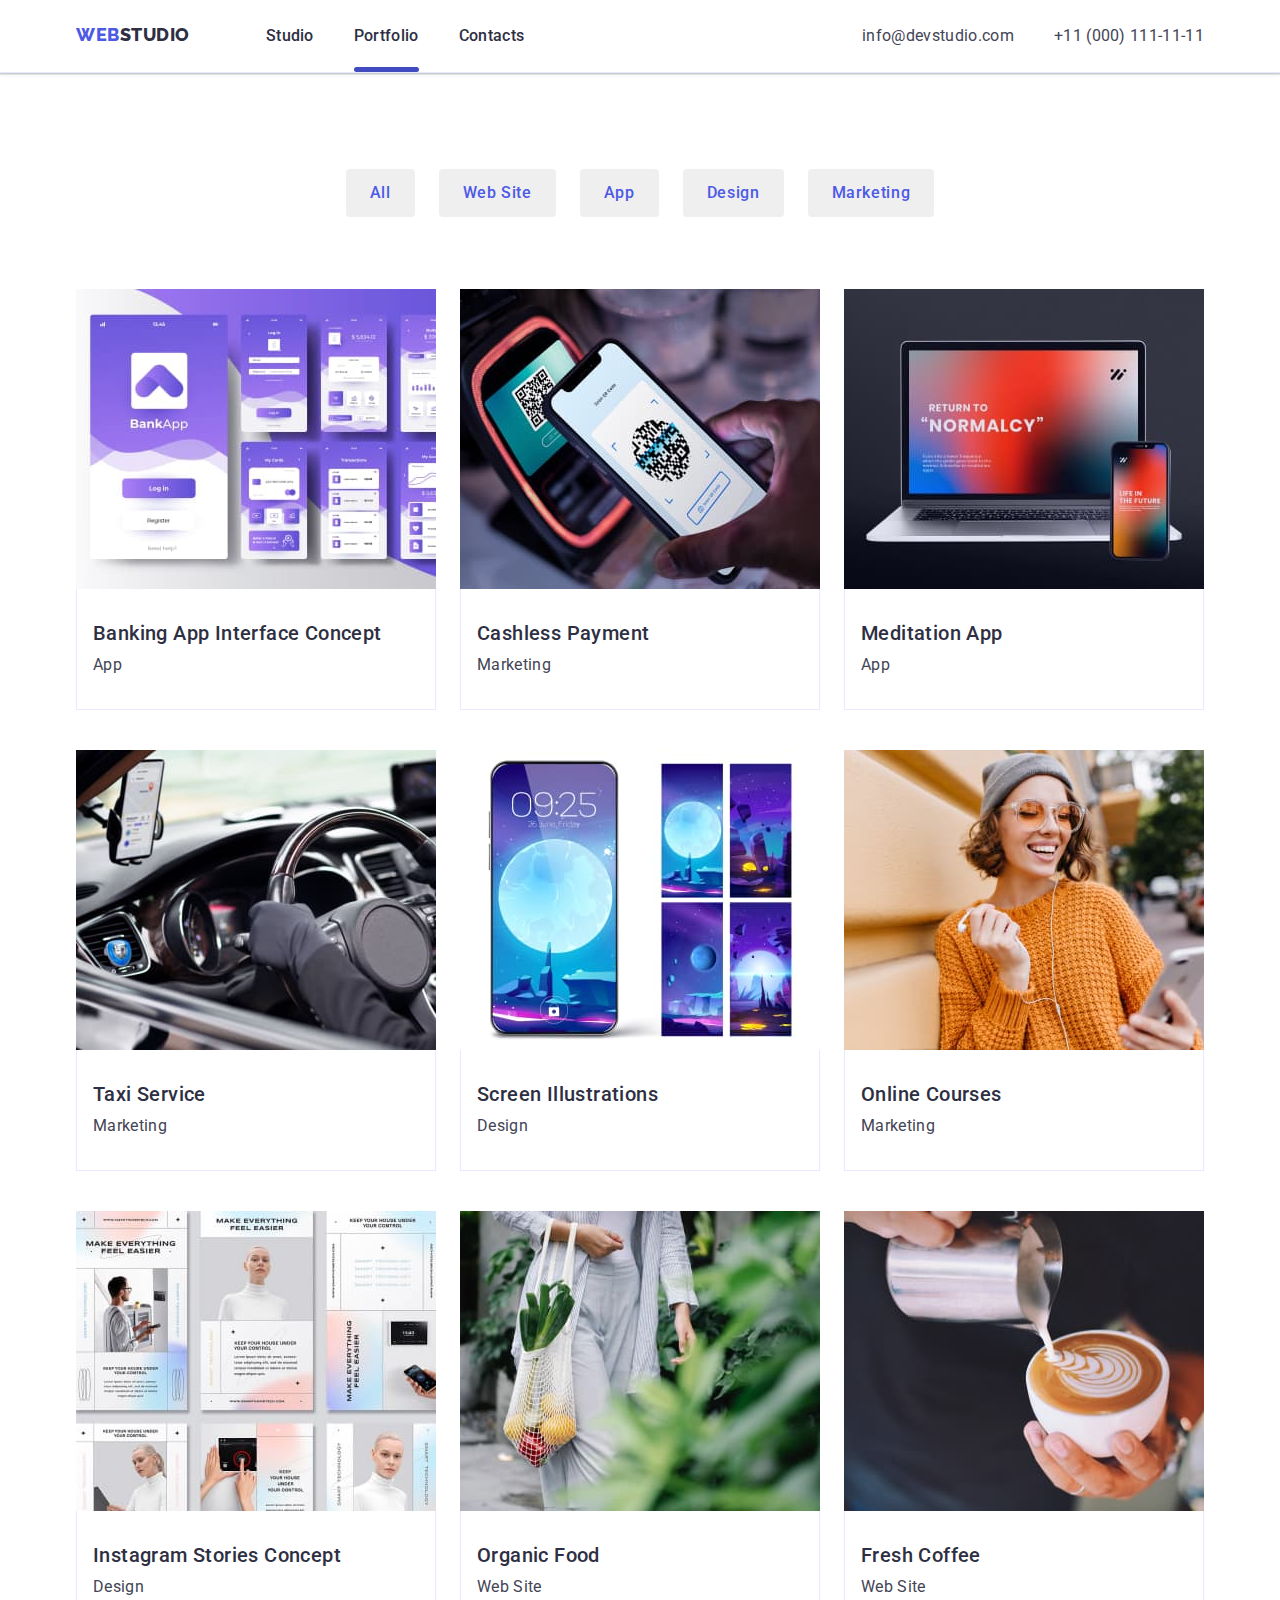
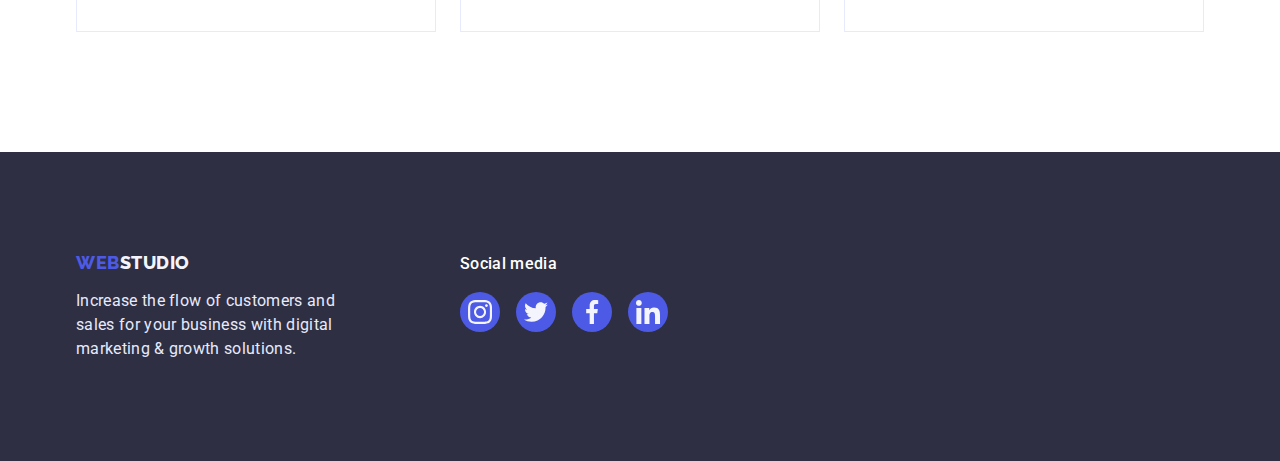
==== portfolio.html @ d476ed9c "Initial commit" ====
<!DOCTYPE html>
<html lang="en">

<head>
    <meta charset="UTF-8">
    <meta http-equiv="X-UA-Compatible" content="IE=edge">
    <meta name="viewport" content="width=device-width, initial-scale=1.0">
    <link rel="preconnect" href="https://fonts.googleapis.com">
    <link rel="preconnect" href="https://fonts.gstatic.com" crossorigin>
    <link
        href="https://fonts.googleapis.com/css2?family=Raleway:wght@800&family=Roboto:wght@400;500;700;900&display=swap"
        rel="stylesheet">
    <link rel="stylesheet"
        href="https://cdnjs.cloudflare.com/ajax/libs/modern-normalize/1.1.0/modern-normalize.min.css">
    <link rel="stylesheet" href="./css/styles.css">

    <title>Портфоліо</title>
</head>

<body>
    <header class="header">
        <div class="container header-menu">
            <nav class="nav">
                <a class="logo link" href="./index.html">Web<span class="color">Studio</span></a>
                <ul class="menu list">
                    <li class="menu-item"><a class="menu-link link" href="./index.html">Studio</a></li>
                    <li class="menu-item"><a class="menu-link link active" href="./portfolio.html">Portfolio</a></li>
                    <li class="menu-item"><a class="menu-link link" href="">Contacts</a></li>
                </ul>
            </nav>
            <address class="address">
                <ul class="address-list list">
                    <li class="address-item"><a class="address-link link"
                            href="mailto:info@devstudio.com">info@devstudio.com</a></li>
                    <li class="address-item"><a class="address-link link" href="tel:+110001111111">+11 (000)
                            111-11-11</a>
                    </li>
                </ul>
            </address>
        </div>
    </header>
    <main>
        <section class="portfolio">
            <div class="container">
                <!-- h1 hide heding in css -->
                <h1 hidden>Our Works</h1>
                <ul class="filter-list list">
                    <li class="filter-item"><button class="filter-button" type="button">All</button></li>
                    <li class="filter-item"><button class="filter-button" type="button">Web Site</button></li>
                    <li class="filter-item"><button class="filter-button" type="button">App</button></li>
                    <li class="filter-item"><button class="filter-button" type="button">Design</button></li>
                    <li class="filter-item"><button class="filter-button" type="button">Marketing</button></li>
                </ul>
                <!-- Row 1 -->
                <ul class="works-list list">
                    <li class="works-list-item">
                        <div class="item-hover">
                            <a class="item-link link" href="#">
                                <div class="overlay-wrapper">
                                    <img class="item-img" src="./images/Banking-app.jpg"
                                        alt="Banking app interface images" width="360">
                                    <p class="overlay">14 Stylish and User-Friendly App Design Concepts · Task Manager
                                        App · Calorie Tracker
                                        App · Exotic Fruit Ecommerce App · Cloud Storage App</p>
                                </div>
                                <div class="item-name">
                                    <h2 class="works-item-title">Banking App Interface Concept</h2>
                                    <p class="item-text">App</p>
                                </div>
                            </a>
                        </div>
                    </li>
                    <li class="works-list-item">
                        <div class="item-hover">
                            <a class="item-link link" href="#">
                                <div class="overlay-wrapper">
                                    <img class="item-img" src="./images/Payment.jpg" alt="Image of payment by phone"
                                        width="360">
                                    <p class="overlay">14 Stylish and User-Friendly App Design Concepts · Task Manager
                                        App · Calorie Tracker
                                        App · Exotic Fruit Ecommerce App · Cloud Storage App</p>
                                </div>
                                <div class="item-name">
                                    <h2 class="works-item-title">Cashless Payment</h2>
                                    <p class="item-text">Marketing</p>
                                </div>
                            </a>
                        </div>
                    </li>
                    <li class="works-list-item">
                        <div class="item-hover">
                            <a class="item-link link" href="#">
                                <div class="overlay-wrapper">
                                    <img class="item-img" src="./images/Meditaion-app.jpg"
                                        alt="Image of the meditation app" width="360">
                                    <p class="overlay">14 Stylish and User-Friendly App Design Concepts · Task Manager
                                        App · Calorie Tracker
                                        App · Exotic Fruit Ecommerce App · Cloud Storage App</p>
                                </div>
                                <div class="item-name">
                                    <h2 class="works-item-title">Meditation App</h2>
                                    <p class="item-text">App</p>
                                </div>
                            </a>
                        </div>
                    </li>
                    <!-- Row 2 -->
                    <li class="works-list-item">
                        <div class="item-hover">
                            <a class="item-link link" href="#">
                                <div class="overlay-wrapper">
                                    <img class="item-img" src="./images/Taxi-service.jpg"
                                        alt="Advertising of a taxi service" width="360">
                                    <p class="overlay">14 Stylish and User-Friendly App Design Concepts · Task Manager
                                        App · Calorie Tracker
                                        App · Exotic Fruit Ecommerce App · Cloud Storage App</p>
                                </div>
                                <div class="item-name">
                                    <h2 class="works-item-title">Taxi Service</h2>
                                    <p class="item-text">Marketing</p>
                                </div>
                            </a>
                        </div>
                    </li>
                    <li class="works-list-item">
                        <div class="item-hover">
                            <a class="item-link link" href="#">
                                <div class="overlay-wrapper">
                                    <img class="item-img" src="./images/Screen-illustration.jpg"
                                        alt="Example design and illustration" width="360">
                                    <p class="overlay">14 Stylish and User-Friendly App Design Concepts · Task Manager
                                        App · Calorie Tracker
                                        App · Exotic Fruit Ecommerce App · Cloud Storage App</p>
                                </div>
                                <div class="item-name">
                                    <h2 class="works-item-title">Screen Illustrations</h2>
                                    <p class="item-text">Design</p>
                                </div>
                            </a>
                        </div>
                    </li>
                    <li class="works-list-item">
                        <div class="item-hover">
                            <a class="item-link link" href="#">
                                <div class="overlay-wrapper">
                                    <img class="item-img" src="./images/Online-cources.jpg"
                                        alt="Online course advertising design" width="360">
                                    <p class="overlay">14 Stylish and User-Friendly App Design Concepts · Task Manager
                                        App · Calorie Tracker
                                        App · Exotic Fruit Ecommerce App · Cloud Storage App</p>
                                </div>
                                <div class="item-name">
                                    <h2 class="works-item-title">Online Courses</h2>
                                    <p class="item-text">Marketing</p>
                                </div>
                            </a>
                        </div>
                    </li>
                    <!-- Row 3 -->
                    <li class="works-list-item">
                        <div class="item-hover">
                            <a class="item-link link" href="#">
                                <div class="overlay-wrapper">
                                    <img class="item-img" src="./images/Instagram-concept.jpg"
                                        alt="Design instagram stories" width="360">
                                    <p class="overlay">14 Stylish and User-Friendly App Design Concepts · Task Manager
                                        App · Calorie Tracker
                                        App · Exotic Fruit Ecommerce App · Cloud Storage App</p>
                                </div>
                                <div class="item-name">
                                    <h2 class="works-item-title">Instagram Stories Concept</h2>
                                    <p class="item-text">Design</p>
                                </div>
                            </a>
                        </div>
                    </li>
                    <li class="works-list-item">
                        <div class="item-hover">
                            <a class="item-link link" href="#">
                                <div class="overlay-wrapper">
                                    <img class="item-img" src="./images/Organic-food.jpg"
                                        alt="Organic food store website" width="360">
                                    <p class="overlay">14 Stylish and User-Friendly App Design Concepts · Task Manager
                                        App · Calorie Tracker
                                        App · Exotic Fruit Ecommerce App · Cloud Storage App</p>
                                </div>
                                <div class="item-name">
                                    <h2 class="works-item-title">Organic Food</h2>
                                    <p class="item-text">Web Site</p>
                                </div>
                            </a>
                        </div>
                    </li>
                    <li class="works-list-item">
                        <div class="item-hover">
                            <a class="item-link link" href="#">
                                <div class="overlay-wrapper">
                                    <img class="item-img" src="./images/Fresh-coffee.jpg"
                                        alt="Fresh Coffee Shop Website" width="360">
                                    <p class="overlay">14 Stylish and User-Friendly App Design Concepts · Task Manager
                                        App · Calorie Tracker
                                        App · Exotic Fruit Ecommerce App · Cloud Storage App</p>
                                </div>
                                <div class="item-name">
                                    <h2 class="works-item-title">Fresh Coffee</h2>
                                    <p class="item-text">Web Site</p>
                                </div>
                            </a>
                        </div>
                    </li>
                </ul>
            </div>
        </section>
    </main>
    <footer class="footer">
        <div class="container wraps">
            <div class="wrap1">
                <a class="footer-logo link" href="./index.html">Web<span class="footer-color">Studio</span></a>
                <p class="footer-text">Increase the flow of customers and sales for your business with digital marketing
                    &
                    growth
                    solutions.</p>
            </div>
            <div class="wrap2">
                <p class="social-text">Social media</p>
                <ul class="wrap2-social-list list">
                    <li class="wrap2-list-item"><a class="wrap2-social-link" href=""><svg class="wrap2-icon" width="24"
                                height="24">
                                <use href="./images/sprite.svg#icon-instagram"></use>
                            </svg></a></li>
                    <li class="wrap2-list-item"><a class="wrap2-social-link" href=""><svg class="wrap2-icon" width="24"
                                height="24">
                                <use href="./images/sprite.svg#icon-twitter"></use>
                            </svg></a></li>
                    <li class="wrap2-list-item"><a class="wrap2-social-link" href=""><svg class="wrap2-icon" width="24"
                                height="24">
                                <use href="./images/sprite.svg#icon-facebook"></use>
                            </svg></a></li>
                    <li class="wrap2-list-item"><a class="wrap2-social-link" href=""><svg class="wrap2-icon" width="24"
                                height="24">
                                <use href="./images/sprite.svg#icon-linkedin"></use>
                            </svg></a></li>
                </ul>
            </div>
        </div>
    </footer>
</body>
---- css/styles.css ----
:root {
  --text-color: #434455;
  --title-text-color: #2e2f42;
  --primary-brand-color: #4d5ae5;
  --pressed-state-color: #404bbf;
  --primary-accent-color: #e7e9fc;
  --primary-bg-color: #f4f4fd;
  --grad-fon: linear-gradient(rgba(46, 47, 66, 0.7), rgba(46, 47, 66, 0.7));
  --transition: 250ms cubic-bezier(0.4, 0, 0.2, 1);
}

body {
  font-family: "Roboto", sans-serif;
  color: var(--text-color);
}

/* ============= COPMPONENTS ======================= */
.list {
  padding: 0;
  margin: 0;
  list-style: none;
}

.link {
  text-decoration: none;
}

.h2-title {
  font-family: "Roboto", sans-serif;
  font-weight: 700;
  font-size: 36px;
  line-height: 1.11;
  text-align: center;
  letter-spacing: 0.02em;
  text-transform: capitalize;

  color: var(--title-text-color);
}

.h3-title {
  font-family: "Roboto", sans-serif;
  font-weight: 500;
  font-size: 20px;
  line-height: 1.2;
  letter-spacing: 0.02em;

  color: var(--title-text-color);
}

.text {
  font-family: "Roboto", sans-serif;
  font-weight: 400;
  font-size: 16px;
  line-height: 1.5;
  letter-spacing: 0.02em;

  color: var(--text-color);
}

/* ===============COMPONENTS====================== */

.container {
  margin-left: auto;
  margin-right: auto;
  width: 1158px;
  padding-left: 15px;
  padding-right: 15px;
}

/* Header */

.header {
  border-bottom: 0.5px solid var(--primary-accent-color);
  box-shadow: 0px 2px 1px rgba(46, 47, 66, 0.08),
    0px 1px 1px rgba(46, 47, 66, 0.16), 0px 1px 6px rgba(46, 47, 66, 0.08);
}

.header-menu {
  display: flex;
  align-items: center;
  padding-top: 24px;
  padding-bottom: 24px;
}

.nav {
  display: flex;
}

.logo {
  font-family: "Raleway", sans-serif;
  font-weight: 800;
  font-size: 18px;
  line-height: 1.17;
  letter-spacing: 0.03em;
  text-transform: uppercase;

  margin-right: 76px;

  color: var(--primary-brand-color);
}

.color {
  color: #2e2f42;
}

/* ----Header menu----- */

.menu {
  display: flex;
  align-items: center;
}

.menu-item:not(:last-child) {
  margin-right: 40px;
}

.menu-link {
  position: relative;
  font-family: "Roboto", sans-serif;
  font-weight: 500;
  font-size: 16px;
  line-height: 1.5;
  letter-spacing: 0.02em;
  height: 100%;
  padding-bottom: 27px;

  color: var(--title-text-color);
  transition: color var(--transition);
}

.menu-link:hover,
.menu-link:focus {
  color: var(--pressed-state-color);
}

.menu-link::after {
  content: "";
  position: absolute;
  left: 0;
  bottom: 0;

  opacity: 0;
  transition: opacity var(--transition);

  display: block;
  width: 100%;
  height: 5px;
  border-radius: 4px;
  background-color: var(--pressed-state-color);
}

.menu-link:hover::after,
.menu-link:focus::after {
  opacity: 1;
}

.menu-link.active::after {
  opacity: 1;
}

.address {
  font-style: normal;
  margin-left: auto;
}

.address-list {
  display: flex;
  align-items: center;
}

.address-item:not(:last-child) {
  margin-right: 40px;
}

.address-link {
  font-family: "Roboto", sans-serif;
  font-weight: 400;
  font-size: 16px;
  line-height: 1.5;
  letter-spacing: 0.02em;

  color: var(--text-color);
  transition: color var(--transition);
}

.address-link:hover,
.address-link:focus {
  color: var(--pressed-state-color);
}

/* Section HERO */

.hero {
  background-color: #2e2f42;
  padding-top: 188px;
  padding-bottom: 188px;
  text-align: center;

  max-width: 1440px;
  height: 600px;
  margin-left: auto;
  margin-right: auto;
  background-image: var(--grad-fon), url(../images/people-office-1.jpg);
  background-repeat: no-repeat;
  background-position: center;
  background-size: cover;
}

.hero-title {
  font-family: "Roboto", sans-serif;
  font-weight: 700;
  font-size: 56px;
  line-height: 1.07;
  text-align: center;
  letter-spacing: 0.02em;

  width: 496px;
  margin-top: 0;
  margin-bottom: 48px;
  margin-left: auto;
  margin-right: auto;

  color: #ffffff;
}

.hero-button {
  font-family: "Roboto", sans-serif;
  font-weight: 500;
  font-size: 16px;
  line-height: 1.5;
  letter-spacing: 0.04em;
  cursor: pointer;

  padding-top: 16px;
  padding-bottom: 16px;
  padding-left: 32px;
  padding-right: 32px;

  border: none;
  border-radius: 4px;
  transition: background-color var(--transition);

  color: #ffffff;
  background-color: var(--primary-brand-color);
}

.hero-button:hover,
.hero-button:focus {
  background-color: var(--pressed-state-color);
}

/* ==== Section ADVANTAGES ==== */

.advantages {
  padding-top: 120px;
  padding-bottom: 120px;
}

.adv-list {
  display: flex;
}

.adv-list-items:not(:nth-child(4n)) {
  margin-right: 24px;
}

.fild {
  display: flex;
  align-items: center;
  justify-content: center;
  width: 264px;
  height: 112px;
  background-color: var(--primary-bg-color);
}

.adv-subtitle {
  font-family: "Roboto", sans-serif;
  font-weight: 500;
  font-size: 20px;
  line-height: 1.2;
  letter-spacing: 0.02em;

  margin-top: 8px;
  margin-bottom: 8px;

  color: var(--title-text-color);
}

.text-padding {
  margin-top: 0;
  margin-bottom: 0;
}
/* ==== Section ADVANTAGES ==== */

/* ======= Section WORK ======== */

.work {
  padding-bottom: 120px;
}

.work-title {
  font-family: "Roboto", sans-serif;
  font-weight: 700;
  font-size: 36px;
  line-height: 1.11;
  letter-spacing: 0.02em;
  text-transform: capitalize;
  text-align: center;

  padding-top: 0;
  padding-bottom: 0;
  margin-top: 0;
  margin-bottom: 72px;

  color: #2e2f42;
}

.work-list {
  display: flex;
}

.img {
  display: block;
}

.work-img:not(:nth-child(3n)) {
  margin-right: 24px;
}

/* ======= Section WORK ======== */

/*======== Section OUR TEAM ========*/

.team {
  background-color: #f4f4fd;
  padding-top: 120px;
  padding-bottom: 120px;
}

.team-title {
  font-family: "Roboto", sans-serif;
  font-weight: 700;
  font-size: 36px;
  line-height: 1.11;
  letter-spacing: 0.02em;
  text-transform: capitalize;
  text-align: center;

  padding-bottom: 0;
  margin-top: 0;
  margin-bottom: 72px;

  color: #2e2f42;
}

.team-list {
  display: flex;
}

.team-list-item:not(:nth-child(4n)) {
  margin-right: 24px;
}

.team-photo {
  display: block;
}

.team-name {
  padding-top: 32px;
  padding-bottom: 32px;
  text-align: center;
  box-shadow: 0px 1px 6px rgba(46, 47, 66, 0.08),
    0px 1px 1px rgba(46, 47, 66, 0.16), 0px 2px 1px rgba(46, 47, 66, 0.08);
  border-radius: 0px 0px 4px 4px;

  background-color: #ffffff;
}

.team-subtitle {
  font-family: "Roboto", sans-serif;
  font-weight: 500;
  font-size: 20px;
  line-height: 1.2;
  letter-spacing: 0.02em;

  margin-top: 0;
  margin-bottom: 8px;

  color: #2e2f42;
}

.team-text {
  font-family: "Roboto", sans-serif;
  font-weight: 400;
  font-size: 16px;
  line-height: 1.5;
  letter-spacing: 0.02em;

  margin-top: 0;
  margin-bottom: 8px;

  color: #434455;
}

/* ------icon list-------- */

.team-icon-list {
  display: flex;
  justify-content: center;
  gap: 24px;
}

.team-icon-link {
  display: flex;
  justify-content: center;
  align-items: center;
  width: 40px;
  height: 40px;
  border-radius: 50%;
  transition: background-color var(--transition);
  background-color: var(--primary-brand-color);
}

.team-icon-link:hover,
.team-icon-link:focus {
  background-color: var(--pressed-state-color);
}

.link-icon {
  fill: var(--primary-bg-color);
}

/* ------icon list---------- */

/*======== Section OUR TEAM ========*/

/* ======== Section CUSTOMERS====== */

.customer {
  padding-top: 120px;
  padding-bottom: 120px;
}

.customer-title {
  font-family: "Roboto", sans-serif;
  font-weight: 700;
  font-size: 36px;
  line-height: 1.11;
  letter-spacing: 0.02em;
  text-transform: capitalize;
  text-align: center;

  padding-bottom: 0;
  margin-top: 0;
  margin-bottom: 72px;

  color: #2e2f42;
}

.customer-list {
  display: flex;
  justify-content: center;
  align-items: center;
  gap: 24px;
}

.customer-list-item {
  display: flex;
  align-items: center;
  justify-content: center;
  border: 1px solid #8e8f99;
  border-radius: 4px;
  transition: border var(--transition);
}

.customer-list-item:hover,
.customer-list-item:focus {
  border: 1px solid var(--pressed-state-color);
}

.customer-link {
  width: 168px;
  height: 88px;
}

.customer-icon {
  transition: fill var(--transition);
  fill: #8e8f99;
}

.customer-icon:hover,
.customer-icon:focus {
  fill: var(--pressed-state-color);
}

/* ======== Section CUSTOMERS====== */

/*=========== Footer ============== */

.footer {
  background-color: #2e2f42;
  padding-top: 100px;
  padding-bottom: 100px;
}

.wraps {
  display: flex;
  gap: 120px;
}

.footer-logo {
  font-family: "Raleway", sans-serif;
  font-style: normal;
  font-weight: 800;
  font-size: 18px;
  line-height: 1.17;
  letter-spacing: 0.03em;
  text-transform: uppercase;

  color: var(--primary-brand-color);
}

.footer-color {
  color: #f4f4fd;
}

.footer-text {
  font-family: "Roboto", sans-serif;
  font-weight: 400;
  font-size: 16px;
  line-height: 1.5;
  letter-spacing: 0.02em;
  color: #e7e9fc;

  width: 264px;
  margin-top: 16px;
  margin-bottom: 0;
}

.social-text {
  font-family: "Roboto", sans-serif;
  font-weight: 500;
  font-size: 16px;
  line-height: 1.5;

  letter-spacing: 0.02em;
  color: #ffffff;

  margin-bottom: 16px;
  margin-top: 0;
}

.wrap2-social-list {
  display: flex;
  gap: 16px;
}

.wrap2-social-link {
  display: flex;
  justify-content: center;
  align-items: center;
  width: 40px;
  height: 40px;
  border-radius: 50%;
  transition: background-color var(--transition);
  background-color: var(--primary-brand-color);
}

.wrap2-icon {
  fill: var(--primary-bg-color);
}

.wrap2-social-link:hover,
.wrap2-social-link:focus {
  background-color: #31d0aa;
}

/*=========== Footer ============== */
/* ======== Modal Window=========== */

.backdrop {
  position: fixed;
  top: 0;
  left: 0;
  width: 100%;
  height: 100%;
  opacity: 1;
  transition: opacity var(--transition);

  background-color: rgba(46, 47, 66, 0.4);
}

.backdrop.is-hidden {
  opacity: 0;
  visibility: hidden;
  pointer-events: none;
}

.modal {
  position: absolute;
  top: 50%;
  left: 50%;
  transform: translate(-50%, -50%);
  min-width: 408px;
  min-height: 516px;

  background-color: #fcfcfc;
  box-shadow: 0px 1px 1px rgba(0, 0, 0, 0.14), 0px 1px 3px rgba(0, 0, 0, 0.12),
    0px 2px 1px rgba(0, 0, 0, 0.2);
  border-radius: 4px;
}

.modal-close-button {
  position: absolute;
  top: 24px;
  right: 24px;
  display: flex;
  justify-content: center;
  align-items: center;
  width: 24px;
  height: 24px;
  padding: 0;
  cursor: pointer;
  transition: background-color var(--transition);

  background-color: var(--primary-accent-color);
  border: 1px solid rgba(0, 0, 0, 0.1);
  border-radius: 50%;
}

.modal-close-button:hover,
.modal-close-button:focus {
  background-color: var(--pressed-state-color);
}

.modal-close-icon {
  transition: fill var(--transition);
}

.modal-close-button:hover .modal-close-icon,
.modal-close-button:focus .modal-close-icon {
  fill: #ffffff;
}

/* -------PORTFOLIO PAGE--------- */

.portfolio {
  padding-top: 96px;
  padding-bottom: 120px;
}

/*======== Filter ======== */

.filter-list {
  display: flex;
  justify-content: center;

  margin-top: 0;
  margin-bottom: 72px;
}

.filter-item:not(:last-child) {
  margin-right: 24px;
}

.filter-button {
  font-family: "Roboto", sans-serif;
  font-weight: 500;
  font-size: 16px;
  line-height: 1.5;
  letter-spacing: 0.04em;
  cursor: pointer;
  display: block;

  padding-top: 12px;
  padding-bottom: 12px;
  padding-left: 24px;
  padding-right: 24px;
  border: none;
  border-radius: 4px;

  color: var(--primary-brand-color);
  transition: color var(--transition), background-color var(--transition),
    box-shadow var(--transition);
}

.filter-button:hover,
.filter-button:focus {
  box-shadow: 0px 3px 1px rgba(0, 0, 0, 0.1), 0px 2px 1px rgba(0, 0, 0, 0.08),
    0px 2px 2px rgba(0, 0, 0, 0.12);

  color: #e7e9fc;
  background-color: var(--pressed-state-color);
}

/*======== Filter ======== */

/*========= Works list ======== */

.works-list {
  display: flex;
  flex-wrap: wrap;
}

.works-list-item:not(:nth-child(3n)) {
  margin-right: 24px;
}

.works-list-item:not(:nth-last-child(-n + 3)) {
  margin-bottom: 40px;
}

.item-link {
  margin-bottom: 32px;
}

.item-img {
  display: block;
}

.item-name {
  padding-top: 32px;
  padding-bottom: 32px;
  padding-left: 16px;
  padding-right: 16px;

  border-left: 1px solid #e7e9fc;
  border-right: 1px solid #e7e9fc;
  border-bottom: 1px solid #e7e9fc;
}

.item-hover {
  transition: box-shadow var(--transition);
}

.item-hover:hover,
.item-hover:focus {
  box-shadow: 0px 1px 6px rgba(46, 47, 66, 0.08),
    0px 1px 1px rgba(46, 47, 66, 0.16), 0px 2px 1px rgba(46, 47, 66, 0.08);
}

.works-item-title {
  font-family: "Roboto";
  font-weight: 500;
  font-size: 20px;
  line-height: 1.2;
  letter-spacing: 0.02em;

  margin-top: 0;
  margin-bottom: 8px;

  color: #2e2f42;
}

.item-text {
  font-family: "Roboto";
  font-weight: 400;
  font-size: 16px;
  line-height: 1.5;
  letter-spacing: 0.02em;

  margin-top: 0;
  margin-bottom: 0;

  color: #434455;
}
/* ------Overlay------------ */
.overlay-wrapper {
  position: relative;
  overflow: hidden;
}
.overlay {
  position: absolute;
  top: 0;
  height: 100%;
  overflow: auto;
  transform: translate(0, 100%);
  transition: transform 500ms linear;

  font-family: "Roboto", sans-serif;
  font-weight: 400;
  font-size: 16px;
  line-height: 1.5;
  letter-spacing: 0.02em;

  color: var(--primary-bg-color);
  background-color: var(--primary-brand-color);

  padding-top: 40px;
  padding-left: 32px;
  padding-right: 32px;
  margin: 0;
}

.item-link:hover .overlay,
.item-link:focus .overlay {
  transform: translate(0, 0);
}

/* ------Overlay------------ */

/*========= Works list ======== */
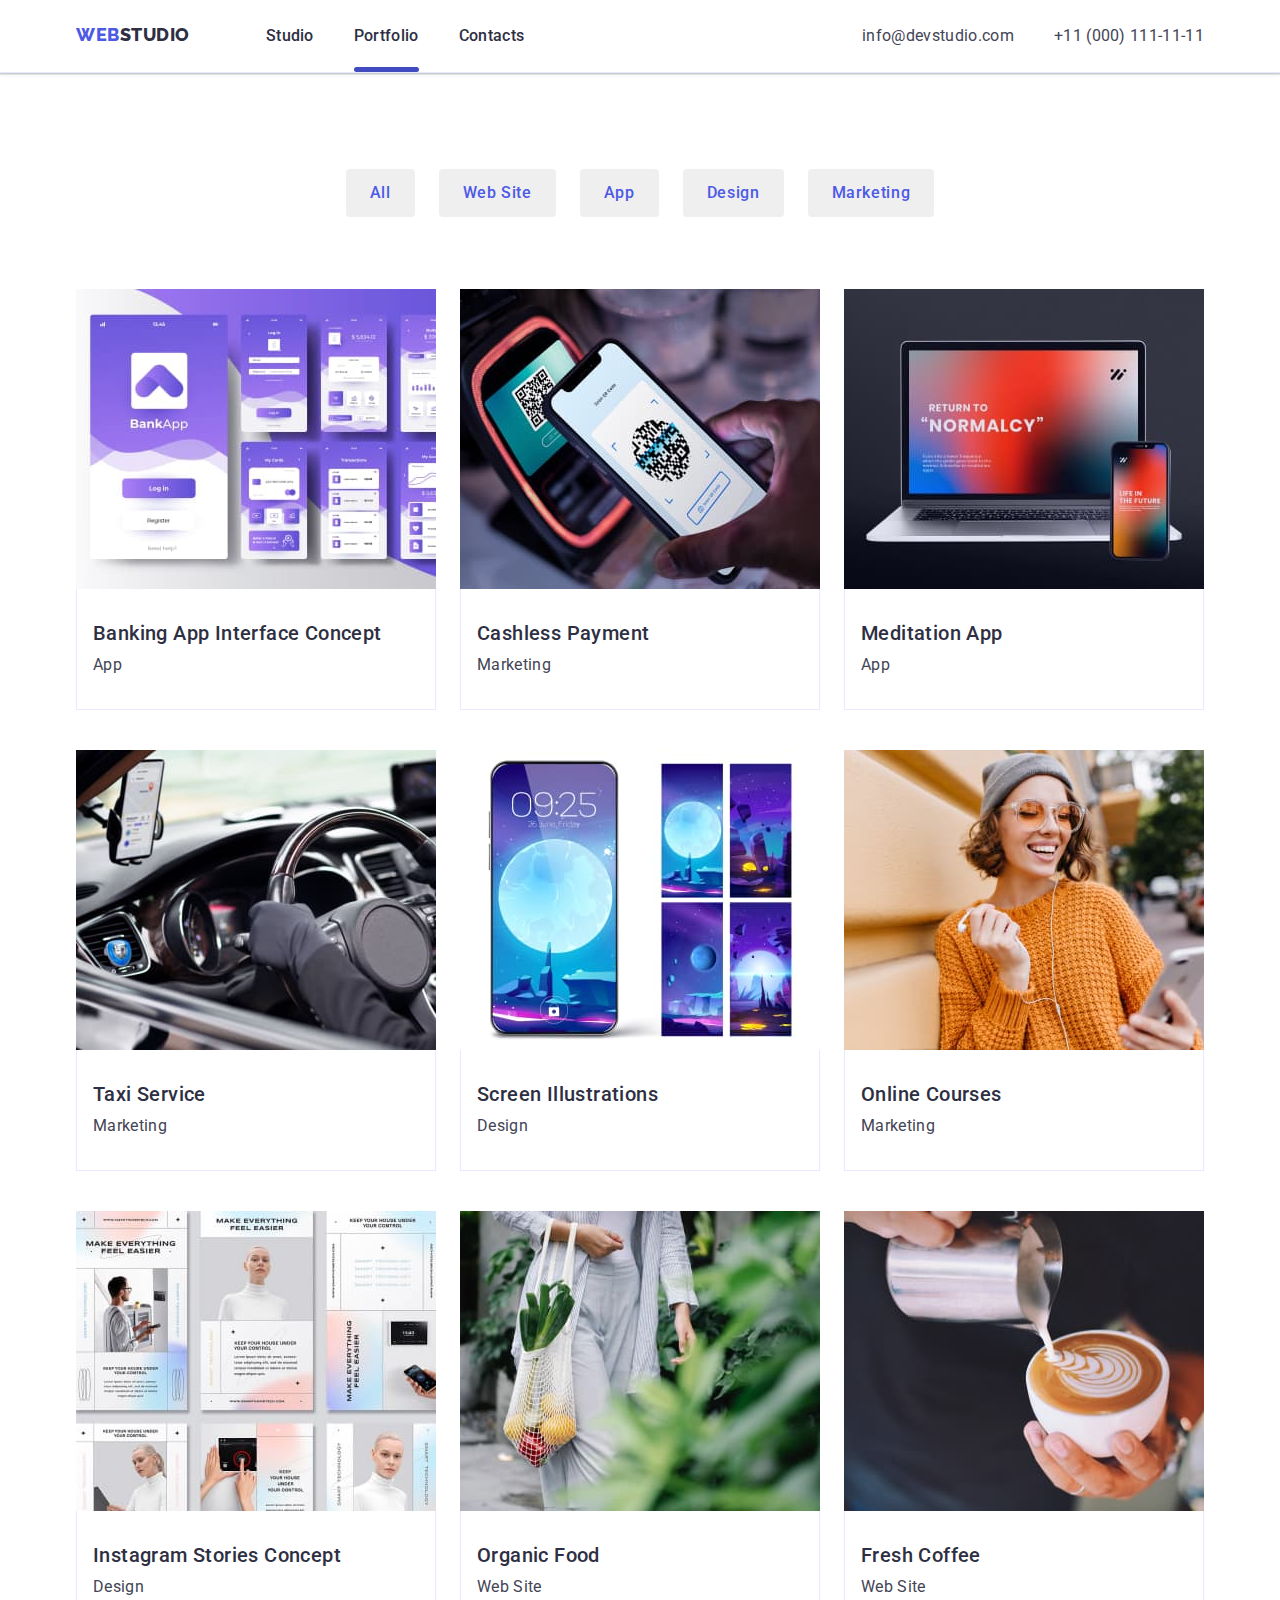
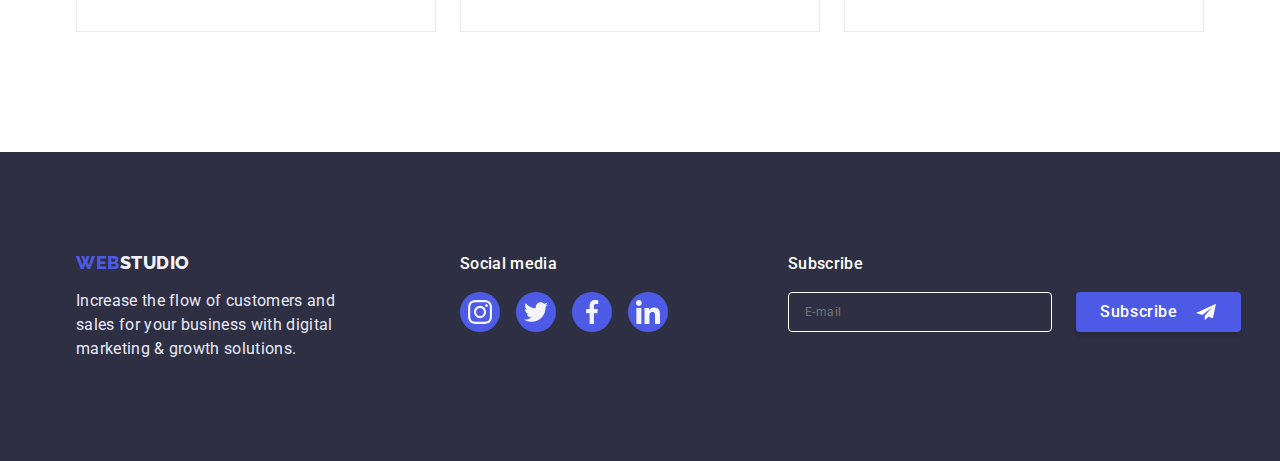
==== commit 92a3e329: "add footer subscribe form" ====
--- a/portfolio.html
+++ b/portfolio.html
@@ -242,6 +242,17 @@
                             </svg></a></li>
                 </ul>
             </div>
+            <div class="wrap3">
+                <p class="subscribe-text">Subscribe</p>
+                <form action="" class="subscribe-form">
+                    <label class="subscribe-form-field"><input type="email" name="user_email"
+                            class="subscribe-form-input" required placeholder="E-mail"></label>
+                    <button class="subscribe-button" type="submit">Subscribe<svg class="subscribe-icon" width="24"
+                            height="20">
+                            <use href="./images/sprite.svg#icon-telegram"></use>
+                        </svg></button>
+                </form>
+            </div>
         </div>
     </footer>
 </body>--- a/css/styles.css
+++ b/css/styles.css
@@ -537,6 +537,7 @@
   margin-bottom: 0;
 }
 
+/* ----Social icons---- */
 .social-text {
   font-family: "Roboto", sans-serif;
   font-weight: 500;
@@ -573,6 +574,83 @@
 .wrap2-social-link:hover,
 .wrap2-social-link:focus {
   background-color: #31d0aa;
+}
+
+/* ------Subscribe form------- */
+
+.wrap3 {
+  display: flex;
+  flex-direction: column;
+}
+
+.subscribe-form {
+  display: flex;
+  align-items: center;
+  width: 460px;
+  margin: 0;
+  padding: 0;
+}
+
+.subscribe-text {
+  font-family: "Roboto", sans-serif;
+  font-weight: 500;
+  font-size: 16px;
+  line-height: 1.5;
+
+  letter-spacing: 0.02em;
+  color: #ffffff;
+
+  margin-bottom: 16px;
+  margin-top: 0;
+}
+
+.subscribe-form-input {
+  width: 264px;
+  height: 40px;
+  padding: 0 0 0 16px;
+  border: 1px solid #ffffff;
+  border-radius: 4px;
+  background-color: #2e2f42;
+
+  font-weight: 400;
+  font-size: 12px;
+  line-height: 2;
+  letter-spacing: 0.04em;
+  color: #ffffff;
+}
+
+.subscribe-button {
+  display: flex;
+  align-items: center;
+  padding: 0 0 0 24px;
+  width: 165px;
+  height: 40px;
+  cursor: pointer;
+  margin-left: 24px;
+
+  font-family: "Roboto", sans-serif;
+  font-weight: 500;
+  font-size: 16px;
+  line-height: 1.5;
+  letter-spacing: 0.04em;
+  color: #ffffff;
+
+  border: none;
+  background-color: var(--primary-brand-color);
+  box-shadow: 0px 4px 4px rgba(0, 0, 0, 0.15);
+  border-radius: 4px;
+  transition: background-color var(--transition);
+}
+
+.subscribe-icon {
+  margin-left: 16px;
+
+  fill: white;
+}
+
+.subscribe-button:hover,
+.subscribe-button:focus {
+  background-color: var(--pressed-state-color);
 }
 
 /*=========== Footer ============== */
@@ -602,7 +680,11 @@
   left: 50%;
   transform: translate(-50%, -50%);
   min-width: 408px;
-  min-height: 516px;
+  min-height: 584px;
+  padding-top: 72px;
+  padding-left: 24px;
+  padding-right: 24px;
+  padding-bottom: 24px;
 
   background-color: #fcfcfc;
   box-shadow: 0px 1px 1px rgba(0, 0, 0, 0.14), 0px 1px 3px rgba(0, 0, 0, 0.12),
@@ -641,6 +723,170 @@
 .modal-close-button:focus .modal-close-icon {
   fill: #ffffff;
 }
+
+/* -----Modal Form------ */
+
+.modal-title {
+  margin-top: 0;
+  margin-bottom: 16px;
+  font-family: "Roboto", sans-serif;
+  font-weight: 500;
+  font-size: 16px;
+  line-height: 1.5;
+  text-align: center;
+  letter-spacing: 0.02em;
+  color: #2e2f42;
+}
+
+.modal-form {
+  display: flex;
+  flex-direction: column;
+}
+
+.modal-form-field {
+  margin-bottom: 8px;
+}
+
+.modal-field-desc {
+  display: block;
+  margin-bottom: 4px;
+  font-weight: 400;
+  font-size: 12px;
+  line-height: 1.2;
+  letter-spacing: 0.04em;
+  color: #8e8f99;
+}
+
+.modal-form-input {
+  width: 100%;
+  height: 40px;
+  padding-left: 38px;
+  border: 1px solid rgba(46, 47, 66, 0.4);
+  border-radius: 4px;
+  transition: background-color var(--transition);
+}
+
+.modal-input-wraper {
+  display: block;
+  position: relative;
+}
+
+.modal-input-icon {
+  position: absolute;
+  top: 50%;
+  left: 16px;
+  transform: translate(0, -50%);
+  transition: background-color var(--transition);
+}
+
+.modal-form-input:focus {
+  outline: none;
+  border: 1px solid var(--primary-brand-color);
+  border-radius: 4px;
+}
+
+.modal-form-input:focus + .modal-input-icon {
+  fill: var(--primary-brand-color);
+}
+
+.modal-form-message {
+  width: 100%;
+  height: 120px;
+  padding-left: 16px;
+  padding-right: 16px;
+  padding-top: 8px;
+  padding-bottom: 8px;
+  border: 1px solid rgba(46, 47, 66, 0.4);
+  border-radius: 4px;
+  transition: background-color var(--transition);
+
+  font-weight: 400;
+  font-size: 12px;
+  line-height: 1.2;
+  letter-spacing: 0.04em;
+}
+
+.modal-form-message:focus {
+  outline: none;
+  border: 1px solid var(--primary-brand-color);
+  border-radius: 4px;
+}
+
+.modal-form-check {
+  position: absolute;
+  -webkit-appearance: none;
+  -moz-appearance: none;
+}
+
+.modal-form-check-desc::before {
+  content: "";
+  width: 16px;
+  height: 16px;
+  padding-top: 2px;
+  margin-right: 8px;
+  cursor: pointer;
+  border: 1px solid rgba(46, 47, 66, 0.4);
+  border-radius: 2px;
+}
+
+.modal-form-check:checked + .modal-form-check-desc::before {
+  background-color: var(--primary-brand-color);
+  background-image: url(../images/Checked-icon.svg);
+  background-repeat: no-repeat;
+  background-size: contain;
+}
+
+.modal-form-check:focus + .modal-form-check-desc::before {
+  border: 2px solid var(--pressed-state-color);
+  border-radius: 2px;
+}
+
+.modal-form-check-desc {
+  display: flex;
+  align-items: center;
+  margin-bottom: 24px;
+  font-weight: 400;
+  font-size: 12px;
+  line-height: 1.2;
+  letter-spacing: 0.04em;
+  color: #8e8f99;
+}
+
+.policy-link {
+  padding-left: 2px;
+  color: var(--primary-brand-color);
+}
+
+.modal-send-button {
+  display: block;
+  margin: auto;
+  width: 169px;
+  height: 56px;
+  cursor: pointer;
+
+  font-family: "Roboto", sans-serif;
+  font-weight: 500;
+  font-size: 16px;
+  line-height: 1.5;
+  letter-spacing: 0.04em;
+  color: #ffffff;
+
+  border: none;
+  background-color: var(--primary-brand-color);
+  box-shadow: 0px 4px 4px rgba(0, 0, 0, 0.15);
+  border-radius: 4px;
+  transition: background-color var(--transition);
+}
+
+.modal-send-button:focus,
+.modal-send-button:hover {
+  background: var(--pressed-state-color);
+  box-shadow: 0px 4px 4px rgba(0, 0, 0, 0.15);
+  border-radius: 4px;
+}
+
+/*----- Modal Form -----*/
+/* =======Modal Window======= */
 
 /* -------PORTFOLIO PAGE--------- */
 
